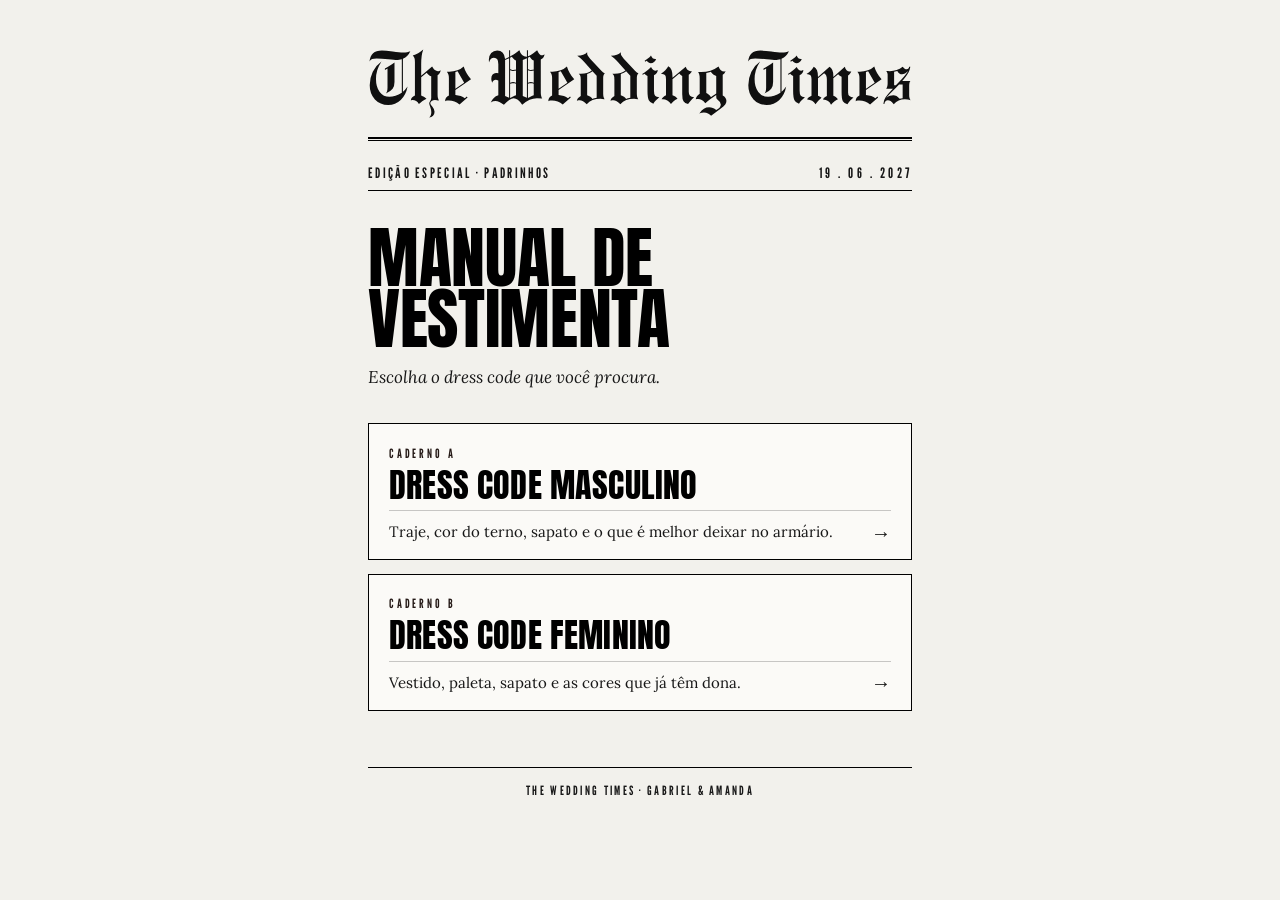
==== index.html @ 6d7ccbc8 "Estrutura inicial do Manual de Vestimenta Site estatico de tres paginas para GitHub Pages, destino d" ====
<!doctype html>
<html lang="pt-BR">
<head>
<meta charset="utf-8">
<meta name="viewport" content="width=device-width, initial-scale=1">
<meta name="robots" content="noindex, nofollow">
<meta name="description" content="Orientações de traje para o casamento de Gabriel e Amanda.">
<meta name="theme-color" content="#f2f1ec">
<title>Manual de Vestimenta · Gabriel &amp; Amanda</title>
<link rel="preconnect" href="https://fonts.googleapis.com">
<link rel="preconnect" href="https://fonts.gstatic.com" crossorigin>
<link rel="stylesheet" href="https://fonts.googleapis.com/css2?family=Anton&family=League+Gothic&family=Lora:ital@0;1&display=swap">
<link rel="stylesheet" href="assets/style.css">
</head>
<body>
<main class="folha">

  <img class="masthead" src="assets/masthead.svg" alt="The Wedding Times" width="1510" height="196">
  <div class="regua-dupla"></div>

  <p class="cintilha">
    <span>Edição especial · Padrinhos</span>
    <span>19 . 06 . 2027</span>
  </p>

  <h1 class="manchete">Manual de vestimenta</h1>
  <p class="deck">Escolha o dress code que você procura.</p>

  <nav class="indice" aria-label="Seções do manual">

    <a class="chamada" href="masculino/">
      <span class="chamada__caderno">Caderno A</span>
      <h2 class="chamada__titulo">Dress code masculino</h2>
      <p class="chamada__resumo">
        <span>Traje, cor do terno, sapato e o que é melhor deixar no armário.</span>
        <span class="chamada__seta" aria-hidden="true">&rarr;</span>
      </p>
    </a>

    <a class="chamada" href="feminino/">
      <span class="chamada__caderno">Caderno B</span>
      <h2 class="chamada__titulo">Dress code feminino</h2>
      <p class="chamada__resumo">
        <span>Vestido, paleta, sapato e as cores que já têm dona.</span>
        <span class="chamada__seta" aria-hidden="true">&rarr;</span>
      </p>
    </a>

  </nav>

  <p class="rodape">The Wedding Times · Gabriel &amp; Amanda</p>

</main>
</body>
</html>
---- assets/style.css ----
/* The Wedding Times — Manual de Vestimenta
   Paleta e tipografia extraídas do convite original (CASAMENTO_.pdf). */

:root {
  /* Papel de jornal: levemente acinzentado, não creme quente. */
  --papel: #f2f1ec;
  --papel-bloco: #fbfaf7;
  --tinta: #101010;
  --tinta-forte: #000;
  --tinta-suave: #171717;
  --sepia: #231815;
  --fio: rgba(16, 16, 16, 0.22);

  --coluna: 34rem;
  --gutter: clamp(1.25rem, 5vw, 2rem);

  /* Fallbacks nativos escolhidos por proximidade de peso e largura, não por hábito:
     Impact segura a manchete se Anton falhar; Georgia segura o corpo se Lora falhar. */
  --serif: "Lora", Georgia, "Times New Roman", serif;
  --display: "Anton", Impact, "Haettenschweiler", "Arial Narrow", sans-serif;
  --condensada: "League Gothic", "Arial Narrow", "Roboto Condensed", sans-serif;
}

*,
*::before,
*::after {
  box-sizing: border-box;
}

html {
  color-scheme: light;
  -webkit-text-size-adjust: 100%;
}

body {
  margin: 0;
  padding: clamp(1.75rem, 7vw, 3rem) var(--gutter) 0;
  background: var(--papel);
  color: var(--tinta);
  font-family: var(--serif);
  font-size: 1rem;
  line-height: 1.65;
  text-rendering: optimizeLegibility;
  -webkit-font-smoothing: antialiased;
}

.folha {
  max-width: var(--coluna);
  margin: 0 auto;
  animation: entrada 0.45s ease-out both;
}

@keyframes entrada {
  from {
    opacity: 0;
    transform: translateY(6px);
  }
}

/* ---------- Cabeçalho do jornal ---------- */

.masthead {
  display: block;
  width: 100%;
  height: auto;
  margin: 0 auto;
}

/* Régua dupla: grossa em cima, fina embaixo. Assinatura de jornal impresso. */
.regua-dupla {
  height: 4px;
  margin: clamp(0.9rem, 3vw, 1.15rem) 0 0;
  border-top: 2.5px solid var(--tinta-forte);
  border-bottom: 1px solid var(--tinta-forte);
}

.regua {
  height: 0;
  margin: 0;
  border: 0;
  border-top: 1px solid var(--fio);
}

.cintilha {
  display: flex;
  flex-wrap: wrap;
  gap: 0.35rem 1rem;
  justify-content: space-between;
  align-items: baseline;
  padding: 0.55rem 0;
  border-bottom: 1px solid var(--tinta-forte);
  font-family: var(--condensada);
  font-size: 0.9rem;
  line-height: 1.2;
  letter-spacing: 0.16em;
  text-transform: uppercase;
  color: var(--tinta-suave);
}

.cintilha span:last-child {
  letter-spacing: 0.22em;
  white-space: nowrap;
}

/* ---------- Manchete ---------- */

.manchete {
  margin: clamp(1.5rem, 6vw, 2.25rem) 0 0;
  font-family: var(--display);
  font-weight: 400;
  font-size: clamp(2.7rem, 13.5vw, 4.25rem);
  line-height: 0.9;
  letter-spacing: -0.005em;
  text-transform: uppercase;
  color: var(--tinta-forte);
}

.deck {
  margin: 0.85rem 0 clamp(1.5rem, 6vw, 2rem);
  font-size: 1.0625rem;
  font-style: italic;
  color: var(--tinta-suave);
}

.olho {
  display: block;
  margin: 0 0 0.5rem;
  font-family: var(--condensada);
  font-size: 0.85rem;
  letter-spacing: 0.2em;
  text-transform: uppercase;
  color: var(--sepia);
}

/* ---------- Chamadas (índice do jornal) ---------- */

.indice {
  display: grid;
  gap: 0.85rem;
  margin: 0 0 clamp(2rem, 8vw, 3rem);
}

.chamada {
  display: block;
  padding: 1.15rem 1.25rem 1.05rem;
  background: var(--papel-bloco);
  border: 1px solid var(--tinta-forte);
  color: inherit;
  text-decoration: none;
  transition: background 0.18s ease, color 0.18s ease;
}

.chamada__caderno {
  display: block;
  font-family: var(--condensada);
  font-size: 0.8rem;
  letter-spacing: 0.22em;
  text-transform: uppercase;
  color: var(--sepia);
}

.chamada__titulo {
  margin: 0.3rem 0 0.55rem;
  font-family: var(--display);
  font-weight: 400;
  font-size: clamp(1.6rem, 7.5vw, 2.1rem);
  line-height: 0.98;
  letter-spacing: 0.005em;
  text-transform: uppercase;
  color: var(--tinta-forte);
}

.chamada__resumo {
  display: flex;
  gap: 1rem;
  justify-content: space-between;
  align-items: flex-end;
  margin: 0;
  padding-top: 0.6rem;
  border-top: 1px solid var(--fio);
  font-size: 0.9375rem;
  line-height: 1.45;
  color: var(--tinta-suave);
}

.chamada__seta {
  flex: none;
  font-family: var(--condensada);
  font-size: 1.25rem;
  line-height: 1;
}

/* Inversão de tinta: o único gesto vivo da página. */
.chamada:hover,
.chamada:focus-visible,
.chamada:active {
  background: var(--tinta-forte);
  color: var(--papel);
}

.chamada:hover .chamada__titulo,
.chamada:focus-visible .chamada__titulo,
.chamada:active .chamada__titulo,
.chamada:hover .chamada__caderno,
.chamada:focus-visible .chamada__caderno,
.chamada:active .chamada__caderno,
.chamada:hover .chamada__resumo,
.chamada:focus-visible .chamada__resumo,
.chamada:active .chamada__resumo {
  color: var(--papel);
}

.chamada:hover .chamada__resumo,
.chamada:focus-visible .chamada__resumo,
.chamada:active .chamada__resumo {
  border-top-color: rgba(242, 241, 236, 0.35);
}

/* ---------- Corpo de matéria (páginas internas) ---------- */

.materia p {
  margin: 0 0 1.1rem;
}

.materia p:last-child {
  margin-bottom: 0;
}

.selo {
  margin: 0 0 1.25rem;
  padding: 0.45rem 0;
  border-top: 2.5px solid var(--tinta-forte);
  border-bottom: 1px solid var(--tinta-forte);
  font-family: var(--condensada);
  font-size: 1rem;
  letter-spacing: 0.2em;
  text-transform: uppercase;
  text-align: center;
  color: var(--tinta-forte);
}

.voltar {
  display: inline-block;
  margin: clamp(1.75rem, 7vw, 2.5rem) 0 0;
  font-family: var(--condensada);
  font-size: 0.95rem;
  letter-spacing: 0.18em;
  text-transform: uppercase;
  color: var(--tinta);
  text-decoration: none;
  border-bottom: 1px solid var(--tinta);
  padding-bottom: 2px;
}

.voltar:hover,
.voltar:focus-visible {
  color: var(--sepia);
  border-bottom-color: var(--sepia);
}

/* ---------- Rodapé ---------- */

.rodape {
  margin: clamp(2.5rem, 9vw, 3.5rem) 0 0;
  padding: 0.75rem 0 clamp(2rem, 8vw, 3rem);
  border-top: 1px solid var(--tinta-forte);
  font-family: var(--condensada);
  font-size: 0.8rem;
  letter-spacing: 0.18em;
  text-transform: uppercase;
  text-align: center;
  color: var(--tinta-suave);
}

/* ---------- Acessibilidade ---------- */

:focus-visible {
  outline: 2px solid var(--tinta-forte);
  outline-offset: 3px;
}

@media (prefers-reduced-motion: reduce) {
  *,
  *::before,
  *::after {
    animation-duration: 0.01ms !important;
    animation-iteration-count: 1 !important;
    transition-duration: 0.01ms !important;
  }
}
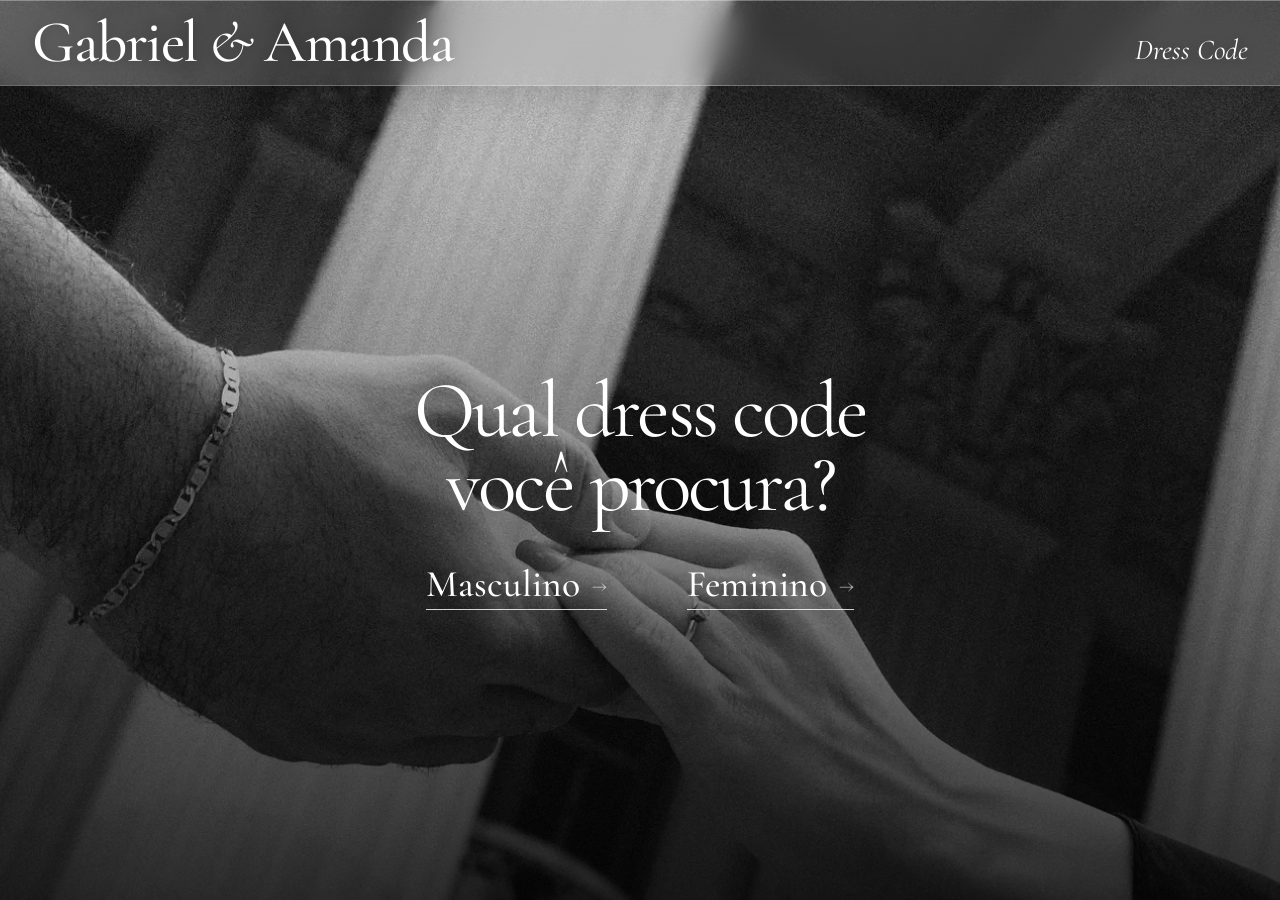
==== commit ff1854c0: "Redesenha home com foto editorial" ====
--- a/index.html
+++ b/index.html
@@ -4,52 +4,33 @@
 <meta charset="utf-8">
 <meta name="viewport" content="width=device-width, initial-scale=1">
 <meta name="robots" content="noindex, nofollow">
-<meta name="description" content="Orientações de traje para o casamento de Gabriel e Amanda.">
-<meta name="theme-color" content="#f2f1ec">
-<title>Manual de Vestimenta · Gabriel &amp; Amanda</title>
+<meta name="description" content="Dress code do casamento de Gabriel e Amanda.">
+<meta name="theme-color" content="#f7f7f4">
+<title>Dress Code · Gabriel &amp; Amanda</title>
 <link rel="preconnect" href="https://fonts.googleapis.com">
 <link rel="preconnect" href="https://fonts.gstatic.com" crossorigin>
-<link rel="stylesheet" href="https://fonts.googleapis.com/css2?family=Anton&family=League+Gothic&family=Lora:ital@0;1&display=swap">
+<link rel="stylesheet" href="https://fonts.googleapis.com/css2?family=Anton&family=Cormorant+Garamond:ital,wght@0,400;0,500;1,400&family=League+Gothic&family=Lora:ital@0;1&display=swap">
 <link rel="stylesheet" href="assets/style.css">
 </head>
-<body>
-<main class="folha">
+<body class="home">
+<main class="home-shell">
+  <header class="home-header">
+    <p class="home-names">Gabriel <span>&amp;</span> Amanda</p>
+    <h1 class="home-title">Dress Code</h1>
+  </header>
 
-  <img class="masthead" src="assets/masthead.svg" alt="The Wedding Times" width="1510" height="196">
-  <div class="regua-dupla"></div>
+  <section class="home-hero" aria-labelledby="home-question">
+    <div class="home-photo" role="img" aria-label="Gabriel e Amanda de mãos dadas"></div>
 
-  <p class="cintilha">
-    <span>Edição especial · Padrinhos</span>
-    <span>19 . 06 . 2027</span>
-  </p>
+    <div class="home-content">
+      <h2 id="home-question" class="home-question">Qual dress code você procura?</h2>
 
-  <h1 class="manchete">Manual de vestimenta</h1>
-  <p class="deck">Escolha o dress code que você procura.</p>
-
-  <nav class="indice" aria-label="Seções do manual">
-
-    <a class="chamada" href="masculino/">
-      <span class="chamada__caderno">Caderno A</span>
-      <h2 class="chamada__titulo">Dress code masculino</h2>
-      <p class="chamada__resumo">
-        <span>Traje, cor do terno, sapato e o que é melhor deixar no armário.</span>
-        <span class="chamada__seta" aria-hidden="true">&rarr;</span>
-      </p>
-    </a>
-
-    <a class="chamada" href="feminino/">
-      <span class="chamada__caderno">Caderno B</span>
-      <h2 class="chamada__titulo">Dress code feminino</h2>
-      <p class="chamada__resumo">
-        <span>Vestido, paleta, sapato e as cores que já têm dona.</span>
-        <span class="chamada__seta" aria-hidden="true">&rarr;</span>
-      </p>
-    </a>
-
-  </nav>
-
-  <p class="rodape">The Wedding Times · Gabriel &amp; Amanda</p>
-
+      <nav class="home-routes" aria-label="Escolha o dress code">
+        <a href="masculino/">Masculino <span aria-hidden="true">→</span></a>
+        <a href="feminino/">Feminino <span aria-hidden="true">→</span></a>
+      </nav>
+    </div>
+  </section>
 </main>
 </body>
 </html>
--- a/assets/style.css
+++ b/assets/style.css
@@ -288,3 +288,453 @@
     transition-duration: 0.01ms !important;
   }
 }
+
+/* ---------- Home: router do dress code ---------- */
+
+.home {
+  min-height: 100svh;
+  padding: 0;
+  background: #0b0b0b;
+  color: #0b0b0b;
+  overflow-x: hidden;
+}
+
+.home-shell {
+  display: grid;
+  grid-template-rows: auto 1fr;
+  width: min(100%, 72rem);
+  min-height: 100svh;
+  margin: 0 auto;
+  background: #f7f7f4;
+  animation: entrada 0.45s ease-out both;
+}
+
+.home-header {
+  position: relative;
+  z-index: 2;
+  display: grid;
+  gap: 0.1rem;
+  padding: clamp(1rem, 3.5vw, 1.75rem) clamp(1.25rem, 5vw, 3.5rem) clamp(0.9rem, 3vw, 1.4rem);
+  border-bottom: 1px solid rgba(11, 11, 11, 0.25);
+  background: #f7f7f4;
+}
+
+.home-names,
+.home-title {
+  margin: 0;
+  font-weight: 400;
+  text-transform: uppercase;
+}
+
+.home-names {
+  font-family: var(--serif);
+  font-size: clamp(1.2rem, 5.6vw, 2rem);
+  line-height: 1;
+  letter-spacing: 0.09em;
+}
+
+.home-names span {
+  font-style: italic;
+}
+
+.home-title {
+  font-family: var(--condensada);
+  font-size: clamp(2.8rem, 13vw, 5.2rem);
+  line-height: 0.82;
+  letter-spacing: 0.04em;
+}
+
+.home-hero {
+  position: relative;
+  isolation: isolate;
+  display: grid;
+  align-items: end;
+  min-height: 37rem;
+  overflow: hidden;
+  background: #66645f;
+  color: #fff;
+}
+
+.home-photo {
+  position: absolute;
+  z-index: -2;
+  inset: 0;
+  background: url("img/home-80.webp") 50% 59% / cover no-repeat;
+  filter: grayscale(1);
+}
+
+.home-photo::after {
+  content: "";
+  position: absolute;
+  inset: 0;
+  background: linear-gradient(to bottom, rgba(0, 0, 0, 0.02) 25%, rgba(0, 0, 0, 0.82) 100%);
+}
+
+.home-content {
+  width: 100%;
+  padding: clamp(1.5rem, 5vw, 3.5rem);
+}
+
+.home-kicker {
+  margin: 0 0 0.5rem;
+  font-family: var(--condensada);
+  font-size: 0.9rem;
+  line-height: 1;
+  letter-spacing: 0.22em;
+  text-transform: uppercase;
+}
+
+.home-question {
+  max-width: 15ch;
+  margin: 0 0 clamp(1.25rem, 4vw, 2rem);
+  font-family: var(--serif);
+  font-size: clamp(1.85rem, 8vw, 3.65rem);
+  font-weight: 400;
+  line-height: 1.03;
+  text-wrap: balance;
+}
+
+.home-routes {
+  display: grid;
+  grid-template-columns: repeat(2, minmax(0, 1fr));
+  border: 1px solid rgba(255, 255, 255, 0.9);
+}
+
+.home-routes a {
+  display: flex;
+  min-height: 4.4rem;
+  padding: 1rem;
+  align-items: center;
+  justify-content: space-between;
+  gap: 0.75rem;
+  color: #fff;
+  font-family: var(--condensada);
+  font-size: clamp(1.3rem, 5vw, 1.75rem);
+  line-height: 1;
+  letter-spacing: 0.08em;
+  text-decoration: none;
+  text-transform: uppercase;
+  transition: background 0.18s ease, color 0.18s ease;
+}
+
+.home-routes a + a {
+  border-left: 1px solid rgba(255, 255, 255, 0.9);
+}
+
+.home-routes a:hover,
+.home-routes a:focus-visible,
+.home-routes a:active {
+  background: #fff;
+  color: #0b0b0b;
+}
+
+.home-routes a:focus-visible {
+  outline-color: #fff;
+  outline-offset: 4px;
+}
+
+@media (max-width: 359px) {
+  .home-routes {
+    grid-template-columns: 1fr;
+  }
+
+  .home-routes a + a {
+    border-top: 1px solid rgba(255, 255, 255, 0.9);
+    border-left: 0;
+  }
+}
+
+@media (min-width: 48rem) {
+  .home-shell {
+    min-height: min(100svh, 58rem);
+  }
+
+  .home-header {
+    grid-template-columns: 1fr auto;
+    align-items: end;
+  }
+
+  .home-title {
+    line-height: 0.72;
+  }
+
+  .home-content {
+    display: grid;
+    grid-template-columns: minmax(16rem, 1fr) minmax(28rem, 1.3fr);
+    gap: 1.5rem 4rem;
+    align-items: end;
+  }
+
+  .home-kicker {
+    grid-column: 1;
+  }
+
+  .home-question {
+    grid-column: 1;
+    margin-bottom: 0;
+  }
+
+  .home-routes {
+    grid-column: 2;
+    grid-row: 1 / span 2;
+  }
+}
+
+/* ---------- Home v2: hierarquia editorial ---------- */
+
+.home-header {
+  grid-template-columns: 1fr auto;
+  gap: 1rem;
+  align-items: end;
+  padding-block: clamp(1.25rem, 4vw, 2rem);
+}
+
+.home-names {
+  font-family: "Cormorant Garamond", Garamond, Georgia, serif;
+  font-size: clamp(2rem, 8.2vw, 4.6rem);
+  font-weight: 500;
+  line-height: 0.82;
+  letter-spacing: -0.025em;
+  text-transform: none;
+}
+
+.home-names span {
+  font-weight: 400;
+}
+
+.home-title {
+  padding-bottom: 0.08em;
+  font-family: "Cormorant Garamond", Garamond, Georgia, serif;
+  font-size: clamp(1.15rem, 4.4vw, 2.15rem);
+  font-style: italic;
+  line-height: 1;
+  letter-spacing: 0;
+  text-transform: none;
+}
+
+.home-photo {
+  transform: scale(1.01);
+  transition: filter 0.55s ease, transform 0.75s ease;
+}
+
+.home-photo::after {
+  background: linear-gradient(to bottom, rgba(0, 0, 0, 0.06) 18%, rgba(0, 0, 0, 0.78) 100%);
+  transition: background 0.45s ease;
+}
+
+.home-hero:hover .home-photo,
+.home-hero:focus-within .home-photo {
+  filter: grayscale(1) blur(5px);
+  transform: scale(1.035);
+}
+
+.home-hero:hover .home-photo::after,
+.home-hero:focus-within .home-photo::after {
+  background: linear-gradient(to bottom, rgba(0, 0, 0, 0.22) 10%, rgba(0, 0, 0, 0.88) 100%);
+}
+
+.home-content {
+  padding-bottom: clamp(2rem, 7vw, 4.5rem);
+}
+
+.home-question {
+  max-width: 18ch;
+  margin-bottom: clamp(1.6rem, 5vw, 2.8rem);
+  font-family: "Cormorant Garamond", Garamond, Georgia, serif;
+  font-size: clamp(2.45rem, 10vw, 5rem);
+  font-weight: 400;
+  line-height: 0.92;
+  letter-spacing: -0.035em;
+}
+
+.home-routes {
+  display: flex;
+  gap: clamp(2rem, 9vw, 5rem);
+  align-items: center;
+  border: 0;
+}
+
+.home-routes a {
+  position: relative;
+  display: inline-flex;
+  min-height: 3rem;
+  padding: 0.25rem 0;
+  justify-content: flex-start;
+  gap: 0.75rem;
+  border-bottom: 1px solid rgba(255, 255, 255, 0.8);
+  font-family: "Cormorant Garamond", Garamond, Georgia, serif;
+  font-size: clamp(1.45rem, 6vw, 2.35rem);
+  font-weight: 500;
+  letter-spacing: 0;
+  text-transform: none;
+  transition: border-color 0.2s ease, opacity 0.2s ease;
+}
+
+.home-routes a + a {
+  border-top: 0;
+  border-left: 0;
+}
+
+.home-routes a:hover,
+.home-routes a:focus-visible,
+.home-routes a:active {
+  background: transparent;
+  color: #fff;
+  border-bottom-color: transparent;
+  opacity: 0.72;
+}
+
+@media (max-width: 359px) {
+  .home-header {
+    grid-template-columns: 1fr;
+    gap: 0.3rem;
+  }
+
+  .home-title {
+    padding: 0;
+  }
+
+  .home-routes {
+    display: grid;
+    grid-template-columns: 1fr 1fr;
+    gap: 1.5rem;
+  }
+}
+
+@media (min-width: 48rem) {
+  .home-content {
+    display: block;
+    max-width: 54rem;
+  }
+
+  .home-question {
+    margin-bottom: 2.5rem;
+  }
+
+  .home-routes {
+    display: flex;
+  }
+}
+
+/* ---------- Home v4: header em vidro ---------- */
+
+.home-shell {
+  position: relative;
+  display: block;
+  width: 100%;
+  max-width: none;
+  background: #0b0b0b;
+}
+
+.home-header {
+  position: absolute;
+  z-index: 3;
+  top: clamp(0.65rem, 2vw, 1.25rem);
+  right: clamp(0.65rem, 2vw, 1.25rem);
+  left: clamp(0.65rem, 2vw, 1.25rem);
+  padding: clamp(0.8rem, 2.4vw, 1.15rem) clamp(1rem, 3.5vw, 2rem);
+  overflow: hidden;
+  border: 1px solid rgba(255, 255, 255, 0.28);
+  border-radius: clamp(1rem, 3vw, 1.5rem);
+  background: rgba(255, 255, 255, 0.11);
+  box-shadow:
+    inset 0 1px 0 rgba(255, 255, 255, 0.4),
+    0 12px 38px rgba(0, 0, 0, 0.12);
+  color: #fff;
+  -webkit-backdrop-filter: blur(18px) saturate(0.8);
+  backdrop-filter: blur(18px) saturate(0.8);
+}
+
+.home-header::after {
+  content: "";
+  position: absolute;
+  inset: 0;
+  pointer-events: none;
+  background: linear-gradient(115deg, rgba(255, 255, 255, 0.16), transparent 34% 70%, rgba(255, 255, 255, 0.06));
+}
+
+.home-names,
+.home-title {
+  position: relative;
+  z-index: 1;
+  text-shadow: 0 1px 12px rgba(0, 0, 0, 0.2);
+}
+
+.home-names {
+  font-size: clamp(1.8rem, 7.4vw, 3.7rem);
+}
+
+.home-title {
+  font-size: clamp(1rem, 4vw, 1.8rem);
+}
+
+.home-hero {
+  min-height: 100svh;
+}
+
+@supports not ((-webkit-backdrop-filter: blur(1px)) or (backdrop-filter: blur(1px))) {
+  .home-header {
+    background: rgba(20, 20, 20, 0.72);
+  }
+}
+
+/* ---------- Home v5: vidro reto ---------- */
+
+.home-header {
+  top: 0;
+  right: 0;
+  left: 0;
+  border-width: 0 0 1px;
+  border-radius: 0;
+  box-shadow:
+    inset 0 1px 0 rgba(255, 255, 255, 0.3),
+    0 10px 30px rgba(0, 0, 0, 0.1);
+}
+
+@media (prefers-reduced-motion: reduce) {
+  .home-photo {
+    transform: none !important;
+  }
+}
+
+/* ---------- Home v3: centro visual ---------- */
+
+.home-hero {
+  align-items: center;
+}
+
+.home-content {
+  max-width: 48rem;
+  margin: 0 auto;
+  padding-block: 2rem;
+  text-align: center;
+  transform: translateY(14%);
+}
+
+.home-question {
+  max-width: 16ch;
+  margin-inline: auto;
+}
+
+.home-routes {
+  justify-content: center;
+}
+
+.home-routes a {
+  justify-content: center;
+}
+
+.home-routes a span {
+  font-size: 0.62em;
+  font-weight: 400;
+  opacity: 0.58;
+  transform: translateY(0.06em);
+}
+
+@media (min-width: 48rem) {
+  .home-content {
+    max-width: 54rem;
+    margin-inline: auto;
+    padding-block: 2rem;
+  }
+}
